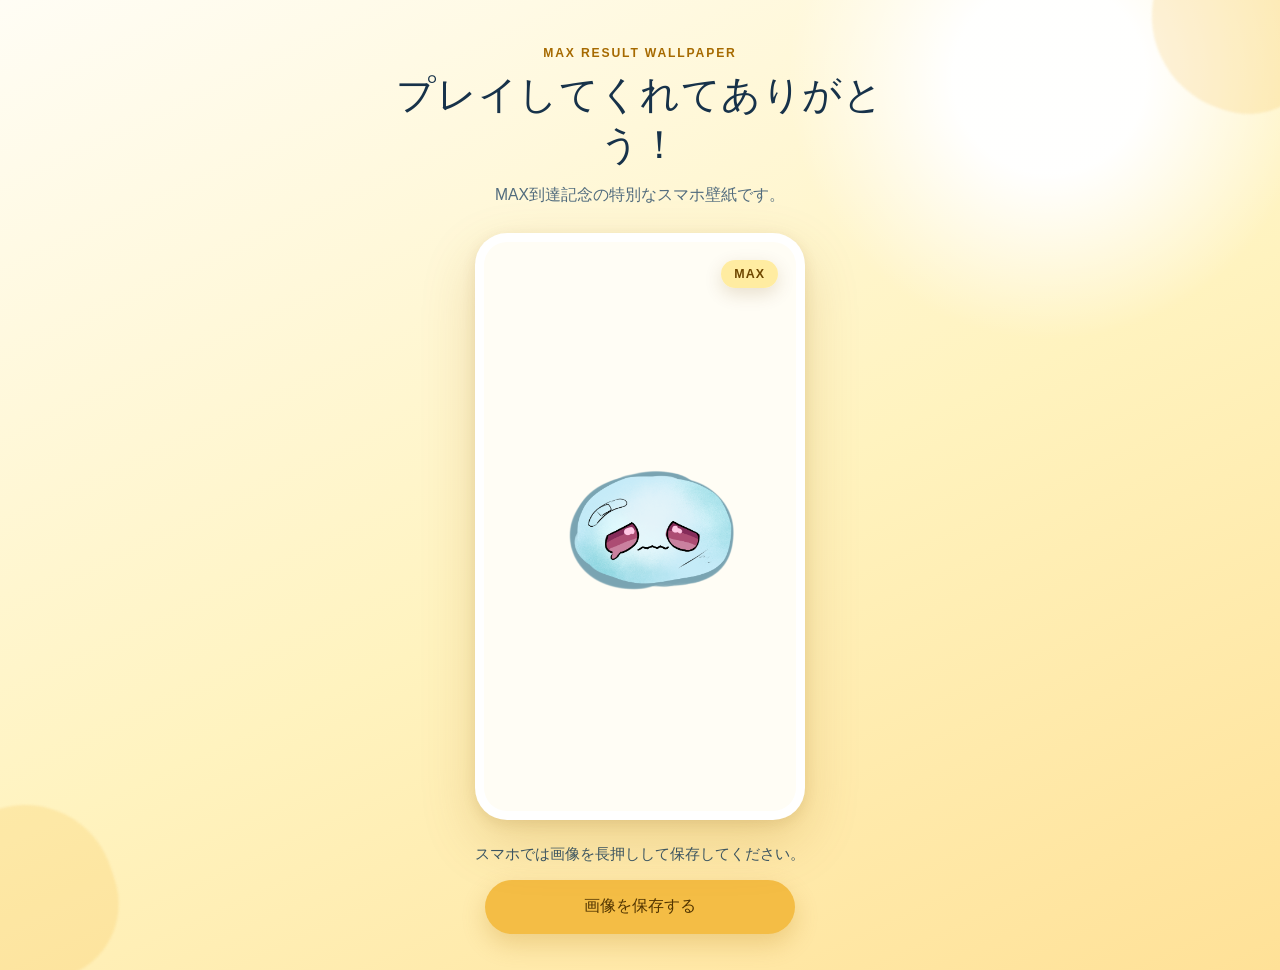
==== max/index.html @ 07bd8a86 "壁紙配布ページを追加" ====
<!doctype html>
<html lang="ja">
<head>
  <meta charset="utf-8">
  <meta name="viewport" content="width=device-width, initial-scale=1, viewport-fit=cover">
  <meta name="theme-color" content="#fff4c7">
  <title>MAX到達記念スマホ壁紙｜スライムぶんぶん研究所</title>
  <meta name="description" content="プレイしてくれた方へ、MAX到達記念のスマホ壁紙をプレゼントします。">
  <link rel="stylesheet" href="../assets/styles.css">
</head>
<body class="wallpaper-page max-page">
  <main class="wallpaper-card" aria-labelledby="page-title">
    <p class="eyebrow">MAX RESULT WALLPAPER</p>
    <h1 id="page-title">プレイしてくれてありがとう！</h1>
    <p class="lead">MAX到達記念の特別なスマホ壁紙です。</p>

    <figure class="wallpaper-frame">
      <span class="max-badge" aria-hidden="true">MAX</span>
      <img
        class="wallpaper-image"
        src="../assets/wallpapers/max.png"
        alt="MAX到達記念スマホ壁紙">
    </figure>

    <p class="save-guide">
      スマホでは画像を長押しして保存してください。
    </p>
    <a
      class="download-button"
      href="../assets/wallpapers/max.png"
      download="slime-wallpaper-max.png">
      画像を保存する
    </a>
  </main>
</body>
</html>
---- assets/styles.css ----
:root {
  color-scheme: light;
  font-family: -apple-system, BlinkMacSystemFont, "Hiragino Sans", "Yu Gothic", sans-serif;
  color: #17324a;
  background: #e8f9ff;
  font-synthesis: none;
}

* {
  box-sizing: border-box;
}

html {
  min-height: 100%;
  background: #e8f9ff;
}

body {
  min-width: 320px;
  min-height: 100svh;
  margin: 0;
  padding: max(28px, env(safe-area-inset-top)) 18px max(36px, env(safe-area-inset-bottom));
  background:
    radial-gradient(circle at 18% 10%, rgba(255, 255, 255, 0.95) 0 8%, transparent 22%),
    linear-gradient(155deg, #f8fdff 0%, #d9f5ff 56%, #c8edfa 100%);
}

body::before,
body::after {
  position: fixed;
  z-index: 0;
  width: 180px;
  height: 180px;
  border-radius: 48% 52% 44% 56%;
  background: rgba(117, 204, 230, 0.18);
  content: "";
  pointer-events: none;
  filter: blur(1px);
}

body::before {
  top: -70px;
  right: -50px;
  transform: rotate(20deg);
}

body::after {
  bottom: -85px;
  left: -65px;
  transform: rotate(-18deg);
}

.max-page {
  background:
    radial-gradient(circle at 82% 8%, rgba(255, 255, 255, 0.98) 0 7%, transparent 19%),
    linear-gradient(155deg, #fffdf5 0%, #fff3bf 54%, #ffe197 100%);
}

.max-page::before,
.max-page::after {
  background: rgba(241, 179, 46, 0.17);
}

.wallpaper-card,
.hub {
  position: relative;
  z-index: 1;
  width: min(100%, 540px);
  margin: 0 auto;
  text-align: center;
}

.eyebrow {
  margin: 0 0 10px;
  color: #2785a4;
  font-size: 0.76rem;
  font-weight: 800;
  letter-spacing: 0.15em;
}

.max-page .eyebrow {
  color: #a66a00;
}

h1 {
  margin: 0;
  color: #17324a;
  font-size: clamp(1.72rem, 7.2vw, 2.45rem);
  line-height: 1.28;
  letter-spacing: 0.015em;
}

.lead {
  margin: 12px 0 24px;
  color: #526c7e;
  font-size: 0.98rem;
  line-height: 1.7;
}

.wallpaper-frame {
  position: relative;
  width: min(78vw, 360px);
  aspect-ratio: 9 / 16;
  margin: 0 auto;
  overflow: hidden;
  border: 9px solid rgba(255, 255, 255, 0.96);
  border-radius: 32px;
  background: #ffffff;
  box-shadow: 0 22px 55px rgba(44, 107, 130, 0.2), 0 4px 14px rgba(34, 85, 102, 0.12);
}

.max-page .wallpaper-frame {
  box-shadow: 0 22px 55px rgba(166, 106, 0, 0.2), 0 4px 14px rgba(120, 83, 13, 0.12);
}

.wallpaper-image {
  display: block;
  width: 100%;
  height: 100%;
  object-fit: contain;
  background: #f8fdff;
  -webkit-touch-callout: default;
  user-select: auto;
}

.max-page .wallpaper-image {
  background: #fffdf5;
}

.max-badge {
  position: absolute;
  z-index: 1;
  top: 18px;
  right: 18px;
  padding: 7px 13px;
  border-radius: 999px;
  color: #6f4700;
  background: rgba(255, 235, 157, 0.94);
  box-shadow: 0 6px 18px rgba(111, 71, 0, 0.16);
  font-size: 0.78rem;
  font-weight: 900;
  letter-spacing: 0.08em;
}

.save-guide {
  margin: 22px 0 14px;
  color: #365467;
  font-size: 0.92rem;
  font-weight: 700;
  line-height: 1.65;
}

.download-button {
  display: inline-flex;
  min-width: min(100%, 310px);
  min-height: 54px;
  align-items: center;
  justify-content: center;
  padding: 14px 26px;
  border-radius: 999px;
  color: #ffffff;
  background: #258db1;
  box-shadow: 0 10px 24px rgba(37, 141, 177, 0.28);
  font-size: 1rem;
  font-weight: 800;
  text-decoration: none;
  transition: transform 160ms ease, box-shadow 160ms ease;
}

.max-page .download-button {
  color: #523500;
  background: #f4bd45;
  box-shadow: 0 10px 24px rgba(180, 115, 0, 0.24);
}

.download-button:active {
  transform: translateY(2px);
  box-shadow: 0 5px 12px rgba(37, 141, 177, 0.22);
}

.hub {
  padding-top: clamp(48px, 14vh, 130px);
}

.result-links {
  display: grid;
  gap: 16px;
  margin-top: 34px;
}

.result-link {
  display: grid;
  gap: 6px;
  min-height: 116px;
  place-content: center;
  border: 3px solid rgba(255, 255, 255, 0.94);
  border-radius: 26px;
  box-shadow: 0 14px 32px rgba(44, 107, 130, 0.13);
  text-decoration: none;
}

.standard-link {
  color: #1f718e;
  background: rgba(207, 242, 252, 0.92);
}

.max-link {
  color: #7c5100;
  background: rgba(255, 232, 153, 0.94);
}

.result-label {
  font-size: 0.72rem;
  font-weight: 900;
  letter-spacing: 0.12em;
}

.result-link strong {
  font-size: 1.08rem;
}

@media (min-width: 720px) {
  body {
    padding-top: 46px;
  }

  .wallpaper-frame {
    width: 330px;
  }
}

@media (prefers-reduced-motion: reduce) {
  .download-button {
    transition: none;
  }
}
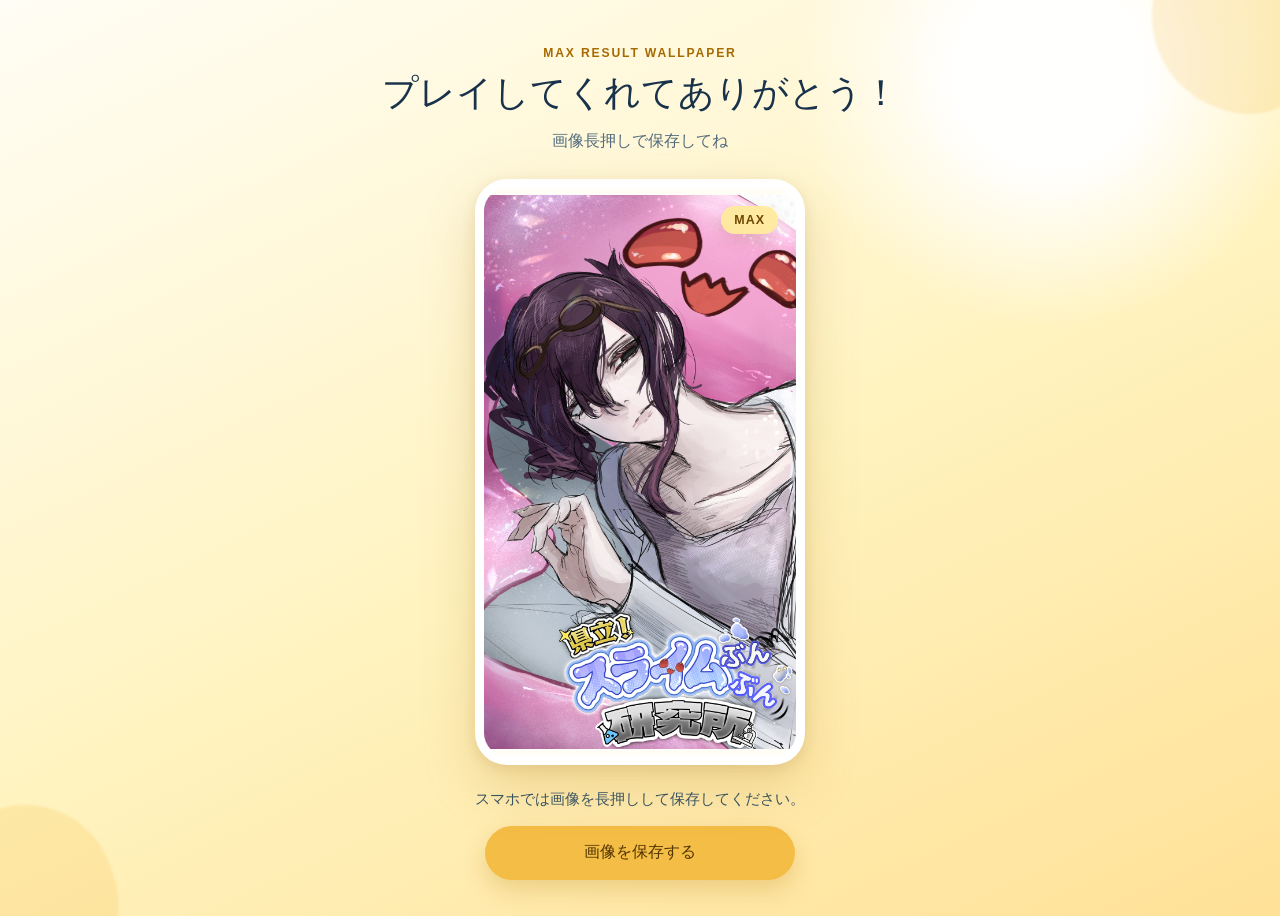
==== commit 92ede8ba: "Update wallpaper save guidance" ====
--- a/max/index.html
+++ b/max/index.html
@@ -12,7 +12,7 @@
   <main class="wallpaper-card" aria-labelledby="page-title">
     <p class="eyebrow">MAX RESULT WALLPAPER</p>
     <h1 id="page-title">プレイしてくれてありがとう！</h1>
-    <p class="lead">MAX到達記念の特別なスマホ壁紙です。</p>
+    <p class="lead">画像長押しで保存してね</p>
 
     <figure class="wallpaper-frame">
       <span class="max-badge" aria-hidden="true">MAX</span>
--- a/assets/styles.css
+++ b/assets/styles.css
@@ -85,9 +85,10 @@
 h1 {
   margin: 0;
   color: #17324a;
-  font-size: clamp(1.72rem, 7.2vw, 2.45rem);
+  font-size: clamp(1rem, 5.4vw, 2.25rem);
   line-height: 1.28;
-  letter-spacing: 0.015em;
+  letter-spacing: 0;
+  white-space: nowrap;
 }
 
 .lead {
